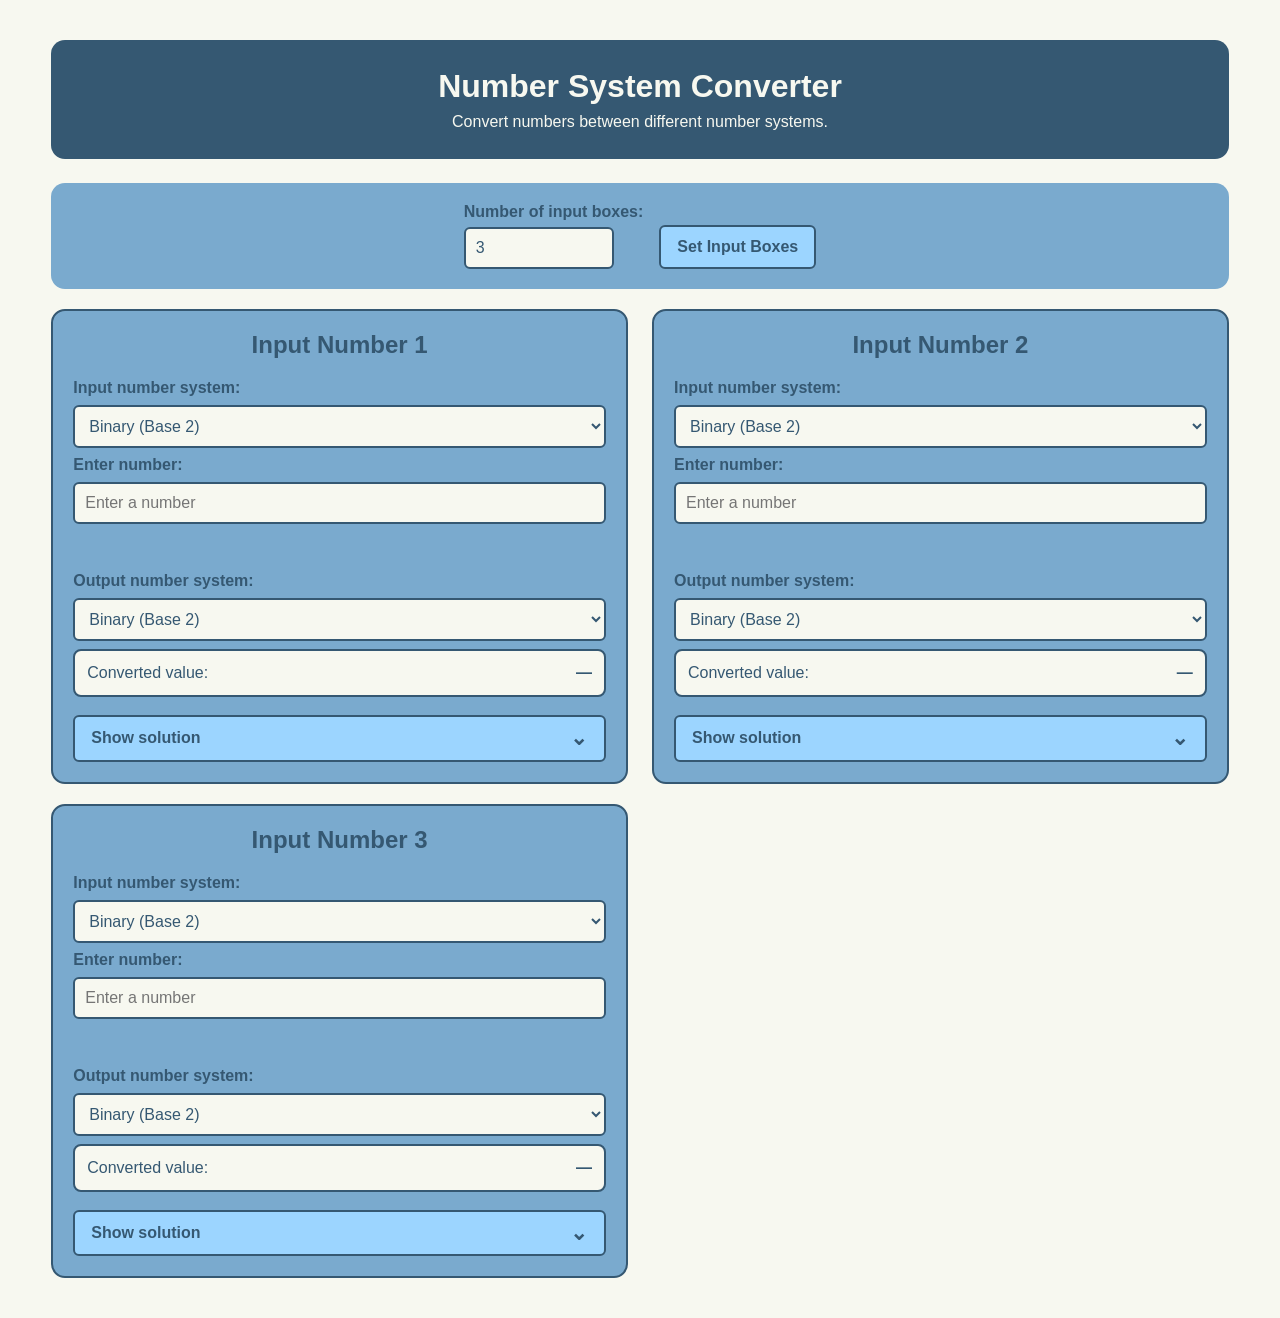
==== index.html @ 116842df "First phase of the Activity" ====
<!DOCTYPE html>
<html lang="en">
<head>
    <meta charset="UTF-8">
    <meta name="viewport" content="width=device-width, initial-scale=1.0">

    <title>Number System Converter</title>

    <link rel="stylesheet" href="./style.css">
</head>
<body>

    <main class="app-container">

        <header class="header-container">
            <h1>Number System Converter</h1>
            <p>Convert numbers between different number systems.</p>
        </header>

        <section class="controls-container">

            <div class="control-group">
                <label for="inputCount">
                    Number of input boxes:
                </label>

                <input
                    type="number"
                    id="inputCount"
                    min="3"
                    max="10"
                    value="3"
                >
            </div>

            <button id="setInputsButton" type="button">
                Set Input Boxes
            </button>

        </section>

        <section
            id="inputsContainer"
            class="inputs-container">
        </section>

    </main>

    <script type="module" src="./script.js"></script>
</body>
</html>
---- style.css ----
* {
    box-sizing: border-box;
}

body {
    margin: 0;
    min-height: 100vh;
    background-color: #F7F8F0;
    color: #355872;
    font-family: Arial, sans-serif;
}

.app-container {
    width: min(1200px, 92%);
    margin: 40px auto;
}

.header-container {
    padding: 28px;
    margin-bottom: 24px;
    background-color: #355872;
    color: #F7F8F0;
    border-radius: 14px;
    text-align: center;
}

.header-container h1 {
    margin: 0 0 8px;
}

.header-container p {
    margin: 0;
}

.controls-container {
    display: flex;
    justify-content: center;
    align-items: end;
    gap: 16px;
    padding: 20px;
    margin-bottom: 20px;
    background-color: #7AAACE;
    border-radius: 14px;
}

.control-group {
    display: flex;
    flex-direction: column;
    gap: 6px;
}

label {
    font-weight: bold;
}

input,
select {
    width: 100%;
    padding: 10px;
    border: 2px solid #355872;
    border-radius: 6px;
    background-color: #F7F8F0;
    color: #355872;
    font-size: 1rem;
}

#inputCount {
    width: 150px;
}

button {
    padding: 11px 16px;
    border: 2px solid #355872;
    border-radius: 6px;
    background-color: #9CD5FF;
    color: #355872;
    font-weight: bold;
    font-size: 1rem;
    cursor: pointer;
}

button:hover {
    background-color: #F7F8F0;
}

.validation-summary {
    min-height: 24px;
    text-align: center;
    font-weight: bold;
}

.inputs-container {
    display: grid;
    grid-template-columns: repeat(2, minmax(0, 1fr));
    column-gap: 24px;
    row-gap: 20px;
    width: 100%;
    margin: 0 auto;
}

.input-container {
    width: 100%;
    padding: 20px;
    background-color: #7AAACE;
    border: 2px solid #355872;
    border-radius: 14px;
}

.input-container h2 {
    margin-top: 0;
    text-align: center;
    color: #355872;
}

.input-section,
.output-section {
    display: flex;
    flex-direction: column;
    gap: 8px;
    margin-top: 16px;
}

.validation-message {
    min-height: 20px;
    margin: 4px 0 0;
    font-weight: bold;
}

.validation-message.valid {
    color: #355872;
}

.validation-message.invalid {
    color: #355872;
}

.output-container {
    display: flex;
    justify-content: space-between;
    align-items: center;
    gap: 12px;
    min-height: 48px;
    padding: 12px;
    background-color: #F7F8F0;
    border: 2px solid #355872;
    border-radius: 8px;
}

.output-value {
    overflow-wrap: anywhere;
    color: #355872;
}

.solution-toggle {
    display: flex;
    justify-content: space-between;
    align-items: center;
    width: 100%;
    margin-top: 18px;
}

.solution-chevron {
    font-size: 1.3rem;
    line-height: 1;
}

.solution-container {
    min-height: 70px;
    margin-top: 12px;
    padding: 14px;
    background-color: #F7F8F0;
    border: 2px solid #355872;
    border-radius: 8px;
    color: #355872;
    white-space: pre-line;
    line-height: 1.6;
}

@media (max-width: 900px) {
    .inputs-container {
        grid-template-columns: repeat(2, minmax(220px, 1fr));
    }
}

@media (max-width: 600px) {
    .controls-container {
        align-items: stretch;
        flex-direction: column;
    }

    #inputCount {
        width: 100%;
    }

    .inputs-container {
        grid-template-columns: 1fr;
    }
}
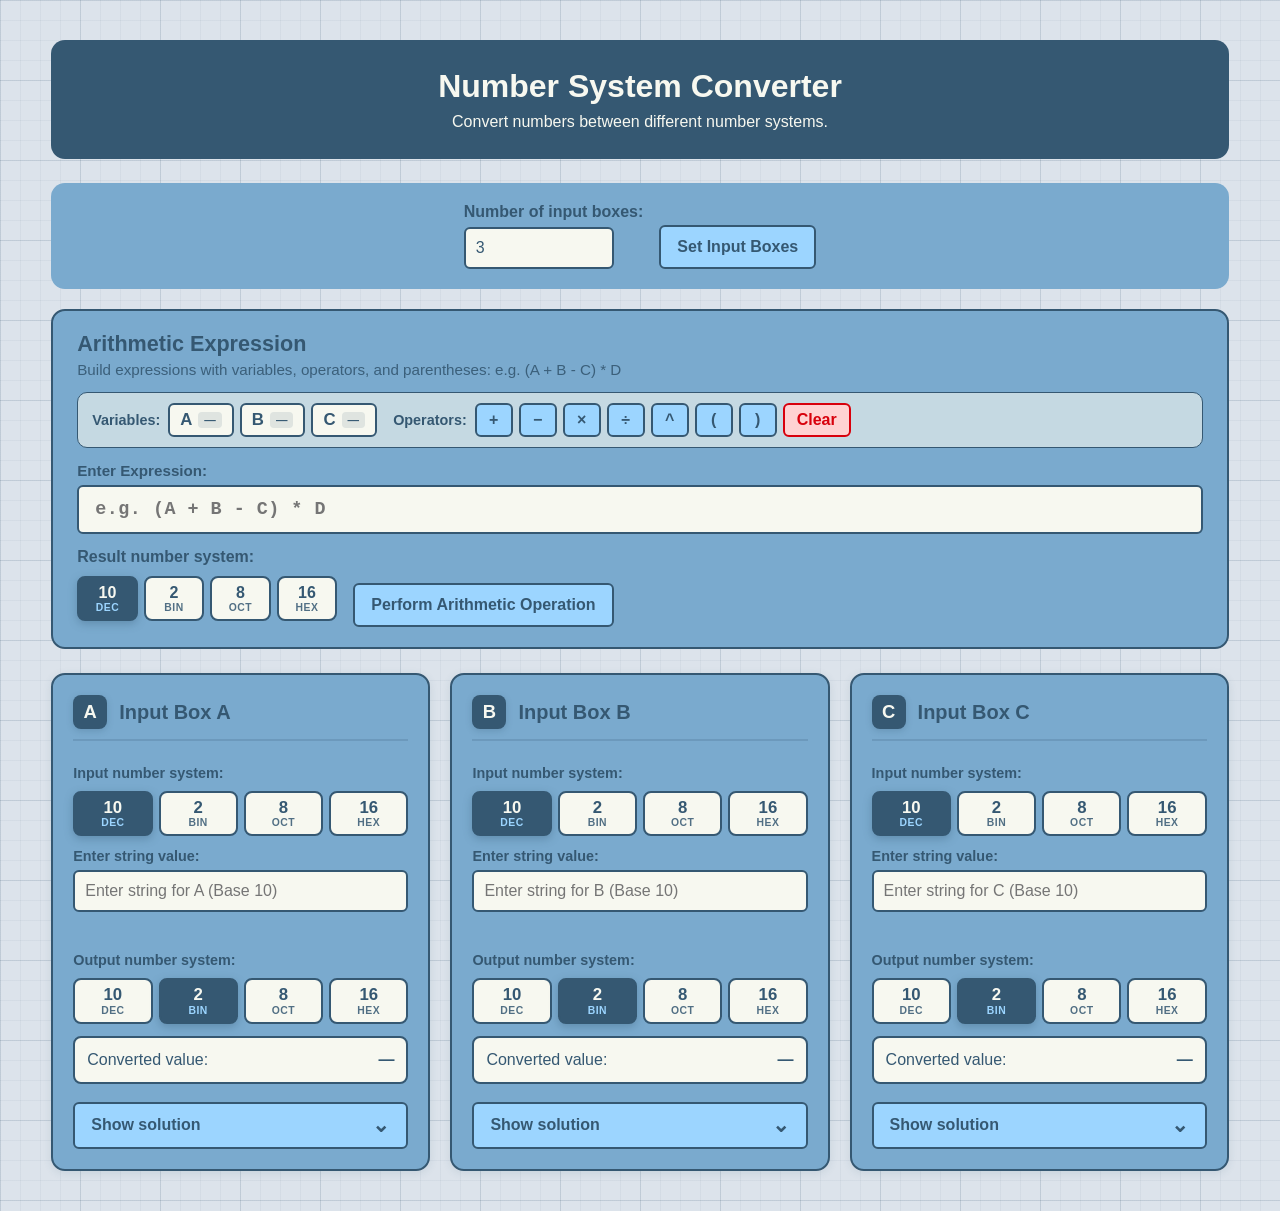
==== commit 5f572fa3: "push new updates" ====
--- a/index.html
+++ b/index.html
@@ -17,7 +17,7 @@
             <p>Convert numbers between different number systems.</p>
         </header>
 
-        <section class="controls-container">
+        <section class="controls-container" id="controlsContainer">
 
             <div class="control-group">
                 <label for="inputCount">
@@ -39,6 +39,75 @@
 
         </section>
 
+        <section class="expression-container" id="expressionContainer">
+
+            <div class="expression-header">
+                <h2>Arithmetic Expression</h2>
+                <p>Build expressions with variables, operators, and parentheses: e.g. (A + B - C) * D</p>
+            </div>
+
+            <div class="expression-toolbar">
+                <div class="toolbar-group">
+                    <span class="toolbar-label">Variables:</span>
+                    <div id="variableButtons" class="btn-group"></div>
+                </div>
+
+                <div class="toolbar-group">
+                    <span class="toolbar-label">Operators:</span>
+                    <div class="btn-group">
+                        <button type="button" class="btn-expr" data-insert="+">+</button>
+                        <button type="button" class="btn-expr" data-insert="-">−</button>
+                        <button type="button" class="btn-expr" data-insert="*">×</button>
+                        <button type="button" class="btn-expr" data-insert="/">÷</button>
+                        <button type="button" class="btn-expr" data-insert="^">^</button>
+                        <button type="button" class="btn-expr" data-insert="(">(</button>
+                        <button type="button" class="btn-expr" data-insert=")">)</button>
+                        <button type="button" class="btn-expr btn-clear" id="clearExpressionButton">Clear</button>
+                    </div>
+                </div>
+            </div>
+
+            <div class="expression-input-row">
+                <label for="expressionInput">Enter Expression:</label>
+                <input
+                    type="text"
+                    id="expressionInput"
+                    placeholder="e.g. (A + B - C) * D"
+                    autocomplete="off"
+                    spellcheck="false"
+                >
+            </div>
+
+            <div class="expression-action-row">
+                <div class="control-group">
+                    <label>Result number system:</label>
+                    <div class="base-btn-group" id="resultBaseButtonGroup" role="group" aria-label="Result number system">
+                        <button type="button" class="btn-base active" data-base="10">10 <span class="base-tag">Dec</span></button>
+                        <button type="button" class="btn-base" data-base="2">2 <span class="base-tag">Bin</span></button>
+                        <button type="button" class="btn-base" data-base="8">8 <span class="base-tag">Oct</span></button>
+                        <button type="button" class="btn-base" data-base="16">16 <span class="base-tag">Hex</span></button>
+                    </div>
+                    <select id="resultSystemSelect" hidden>
+                        <option value="10" selected>Decimal (Base 10)</option>
+                        <option value="2">Binary (Base 2)</option>
+                        <option value="8">Octal (Base 8)</option>
+                        <option value="16">Hexadecimal (Base 16)</option>
+                    </select>
+                </div>
+
+                <button id="performArithmeticButton" type="button">
+                    Perform Arithmetic Operation
+                </button>
+            </div>
+
+        </section>
+
+        <section
+            id="arithmeticResultContainer"
+            class="arithmetic-result-container"
+            hidden>
+        </section>
+
         <section
             id="inputsContainer"
             class="inputs-container">
--- a/style.css
+++ b/style.css
@@ -1,3 +1,7 @@
+html {
+    scroll-behavior: smooth;
+}
+
 * {
     box-sizing: border-box;
 }
@@ -5,7 +9,13 @@
 body {
     margin: 0;
     min-height: 100vh;
-    background-color: #F7F8F0;
+    background-color: #DCE3EB;
+    background-image:
+        linear-gradient(to right, rgba(53, 88, 114, 0.12) 1px, transparent 1px),
+        linear-gradient(to bottom, rgba(53, 88, 114, 0.12) 1px, transparent 1px),
+        linear-gradient(to right, rgba(53, 88, 114, 0.05) 1px, transparent 1px),
+        linear-gradient(to bottom, rgba(53, 88, 114, 0.05) 1px, transparent 1px);
+    background-size: 80px 80px, 80px 80px, 20px 20px, 20px 20px;
     color: #355872;
     font-family: Arial, sans-serif;
 }
@@ -35,7 +45,7 @@
 .controls-container {
     display: flex;
     justify-content: center;
-    align-items: end;
+    align-items: flex-end;
     gap: 16px;
     padding: 20px;
     margin-bottom: 20px;
@@ -64,6 +74,31 @@
     font-size: 1rem;
 }
 
+.select-wrapper {
+    position: relative;
+    display: inline-flex;
+    align-items: center;
+    width: 100%;
+}
+
+.select-wrapper select {
+    appearance: none;
+    -webkit-appearance: none;
+    -moz-appearance: none;
+    padding-right: 36px;
+    cursor: pointer;
+}
+
+.select-wrapper .select-chevron {
+    position: absolute;
+    right: 12px;
+    pointer-events: none;
+    color: #355872;
+    font-size: 1.2rem;
+    line-height: 1;
+    font-weight: bold;
+}
+
 #inputCount {
     width: 150px;
 }
@@ -89,35 +124,436 @@
     font-weight: bold;
 }
 
+/* Expression Container (Sticky Header) */
+.expression-container {
+    position: sticky;
+    top: 0;
+    z-index: 100;
+    padding: 20px 24px;
+    margin-bottom: 24px;
+    background-color: #7AAACE;
+    border: 2px solid #355872;
+    border-radius: 14px;
+    transition: box-shadow 0.2s ease, border-radius 0.2s ease;
+}
+
+.expression-container.is-sticky {
+    box-shadow: 0 6px 20px rgba(53, 88, 114, 0.35);
+    border-top-left-radius: 0;
+    border-top-right-radius: 0;
+}
+
+.expression-header {
+    margin-bottom: 14px;
+}
+
+.expression-header h2 {
+    margin: 0 0 4px;
+    font-size: 1.35rem;
+    color: #355872;
+}
+
+.expression-header p {
+    margin: 0;
+    font-size: 0.95rem;
+    color: #355872;
+    opacity: 0.9;
+}
+
+.expression-toolbar {
+    display: flex;
+    flex-wrap: wrap;
+    align-items: center;
+    gap: 16px;
+    margin-bottom: 14px;
+    padding: 10px 14px;
+    background-color: rgba(247, 248, 240, 0.6);
+    border: 1.5px solid #355872;
+    border-radius: 10px;
+}
+
+.toolbar-group {
+    display: flex;
+    align-items: center;
+    flex-wrap: wrap;
+    gap: 8px;
+}
+
+.toolbar-label {
+    font-weight: bold;
+    font-size: 0.9rem;
+    color: #355872;
+}
+
+.btn-group {
+    display: flex;
+    flex-wrap: wrap;
+    gap: 6px;
+}
+
+.btn-expr {
+    padding: 6px 12px;
+    min-width: 38px;
+    font-size: 1rem;
+    font-weight: bold;
+    background-color: #9CD5FF;
+    color: #355872;
+    border: 2px solid #355872;
+    border-radius: 6px;
+    cursor: pointer;
+    transition: background-color 0.15s ease, transform 0.1s ease;
+}
+
+.btn-expr:hover {
+    background-color: #F7F8F0;
+    transform: translateY(-1px);
+}
+
+.btn-expr:active {
+    transform: translateY(0);
+}
+
+.btn-expr.btn-var {
+    display: inline-flex;
+    align-items: center;
+    gap: 6px;
+    background-color: #F7F8F0;
+    color: #355872;
+    padding: 5px 10px;
+}
+
+.btn-expr.btn-var .var-letter {
+    font-weight: 800;
+    font-size: 1.05rem;
+}
+
+.btn-expr.btn-var .var-preview {
+    font-size: 0.72rem;
+    font-weight: 700;
+    padding: 2px 6px;
+    background-color: rgba(53, 88, 114, 0.12);
+    border-radius: 4px;
+    max-width: 65px;
+    overflow: hidden;
+    text-overflow: ellipsis;
+    white-space: nowrap;
+}
+
+.btn-expr.btn-var:hover {
+    background-color: #9CD5FF;
+}
+
+.btn-expr.btn-var:hover .var-preview {
+    background-color: rgba(53, 88, 114, 0.22);
+}
+
+.btn-expr.btn-clear {
+    background-color: #FFD2D2;
+    color: #D8000C;
+    border-color: #D8000C;
+}
+
+.btn-expr.btn-clear:hover {
+    background-color: #FFF0F0;
+}
+
+.expression-input-row {
+    display: flex;
+    flex-direction: column;
+    gap: 6px;
+    margin-bottom: 14px;
+}
+
+.expression-input-row label {
+    font-weight: bold;
+    font-size: 0.95rem;
+}
+
+#expressionInput {
+    width: 100%;
+    padding: 12px 16px;
+    font-size: 1.15rem;
+    font-weight: bold;
+    font-family: monospace, Arial, sans-serif;
+    letter-spacing: 0.5px;
+}
+
+.expression-action-row {
+    display: flex;
+    align-items: flex-end;
+    flex-wrap: wrap;
+    gap: 16px;
+}
+
+.expression-action-row .control-group {
+    min-width: 260px;
+}
+
+/* Base button groups for input, output, and result */
+.base-btn-group {
+    display: grid;
+    grid-template-columns: repeat(4, 1fr);
+    gap: 6px;
+    margin-top: 4px;
+    margin-bottom: 6px;
+}
+
+.btn-base {
+    display: inline-flex;
+    flex-direction: column;
+    align-items: center;
+    justify-content: center;
+    padding: 6px 4px;
+    background-color: #F7F8F0;
+    border: 2px solid #355872;
+    border-radius: 8px;
+    color: #355872;
+    cursor: pointer;
+    font-weight: bold;
+    transition: all 0.15s ease;
+    user-select: none;
+    min-height: 42px;
+}
+
+.btn-base .base-num {
+    font-size: 1.05rem;
+    font-weight: 800;
+    line-height: 1.1;
+}
+
+.btn-base .base-tag {
+    font-size: 0.65rem;
+    text-transform: uppercase;
+    letter-spacing: 0.5px;
+    opacity: 0.85;
+}
+
+.btn-base:hover {
+    background-color: #9CD5FF;
+    transform: translateY(-1px);
+}
+
+.btn-base:active {
+    transform: translateY(0);
+}
+
+.btn-base.active {
+    background-color: #355872;
+    color: #F7F8F0;
+    border-color: #355872;
+    box-shadow: 0 3px 8px rgba(53, 88, 114, 0.35);
+}
+
+.btn-base.active .base-tag {
+    color: #9CD5FF;
+    opacity: 1;
+}
+
+/* Result Container */
+.arithmetic-result-container {
+    padding: 24px;
+    margin-bottom: 24px;
+    background-color: #355872;
+    color: #F7F8F0;
+    border-radius: 14px;
+    border: 2px solid #355872;
+    box-shadow: 0 4px 14px rgba(53, 88, 114, 0.2);
+    scroll-margin-top: 260px;
+    transition: transform 0.25s ease, box-shadow 0.25s ease;
+}
+
+@keyframes resultPulse {
+    0% {
+        box-shadow: 0 0 0 0 rgba(156, 213, 255, 0.8);
+        transform: scale(0.995);
+    }
+    50% {
+        box-shadow: 0 0 0 12px rgba(156, 213, 255, 0);
+        transform: scale(1.005);
+    }
+    100% {
+        box-shadow: 0 4px 14px rgba(53, 88, 114, 0.2);
+        transform: scale(1);
+    }
+}
+
+.arithmetic-result-container.highlight-pulse {
+    animation: resultPulse 0.6s ease-out;
+}
+
+.arithmetic-result-header {
+    display: flex;
+    justify-content: space-between;
+    align-items: center;
+    flex-wrap: wrap;
+    gap: 12px;
+    margin-bottom: 16px;
+}
+
+.arithmetic-result-header h2 {
+    margin: 0;
+    font-size: 1.5rem;
+    color: #F7F8F0;
+}
+
+.arithmetic-base-badge {
+    padding: 6px 14px;
+    background-color: #7AAACE;
+    color: #F7F8F0;
+    border-radius: 20px;
+    font-size: 0.9rem;
+    font-weight: bold;
+}
+
+.arithmetic-expression {
+    font-size: 1.1rem;
+    margin-bottom: 14px;
+    padding: 10px 14px;
+    background-color: rgba(247, 248, 240, 0.12);
+    border-radius: 8px;
+    word-break: break-word;
+    line-height: 1.5;
+}
+
+.variable-chips-container {
+    display: flex;
+    flex-wrap: wrap;
+    gap: 8px;
+    margin-bottom: 14px;
+}
+
+.variable-summary-chip {
+    display: inline-flex;
+    align-items: center;
+    gap: 8px;
+    padding: 6px 12px;
+    background-color: rgba(247, 248, 240, 0.15);
+    border: 1px solid rgba(247, 248, 240, 0.25);
+    border-radius: 8px;
+    font-size: 0.88rem;
+    color: #F7F8F0;
+}
+
+.variable-summary-chip .chip-letter {
+    display: inline-flex;
+    align-items: center;
+    justify-content: center;
+    width: 22px;
+    height: 22px;
+    background-color: #9CD5FF;
+    color: #355872;
+    border-radius: 4px;
+    font-weight: 800;
+    font-size: 0.85rem;
+}
+
+.variable-summary-chip code {
+    background-color: rgba(0, 0, 0, 0.25);
+    padding: 1px 5px;
+    border-radius: 4px;
+    font-family: monospace;
+    font-size: 0.9rem;
+}
+
+.arithmetic-result-value-box {
+    display: flex;
+    flex-direction: column;
+    gap: 6px;
+    padding: 16px;
+    background-color: #F7F8F0;
+    border: 2px solid #355872;
+    border-radius: 10px;
+    color: #355872;
+    margin-bottom: 16px;
+}
+
+.arithmetic-result-label {
+    font-size: 0.95rem;
+    font-weight: bold;
+    color: #355872;
+}
+
+.arithmetic-result-value {
+    font-size: 1.8rem;
+    font-weight: bold;
+    color: #355872;
+    overflow-wrap: anywhere;
+}
+
+.arithmetic-error-message {
+    padding: 14px;
+    background-color: #FFD2D2;
+    border: 2px solid #D8000C;
+    color: #D8000C;
+    border-radius: 8px;
+    font-weight: bold;
+    margin-bottom: 12px;
+    line-height: 1.5;
+}
+
+/* Inputs Container */
 .inputs-container {
     display: grid;
-    grid-template-columns: repeat(2, minmax(0, 1fr));
-    column-gap: 24px;
+    grid-template-columns: repeat(3, minmax(0, 1fr));
+    column-gap: 20px;
     row-gap: 20px;
     width: 100%;
     margin: 0 auto;
 }
 
 .input-container {
+    display: flex;
+    flex-direction: column;
     width: 100%;
     padding: 20px;
     background-color: #7AAACE;
     border: 2px solid #355872;
     border-radius: 14px;
-}
-
-.input-container h2 {
-    margin-top: 0;
-    text-align: center;
-    color: #355872;
+    box-shadow: 0 2px 8px rgba(53, 88, 114, 0.12);
+}
+
+.box-header {
+    display: flex;
+    align-items: center;
+    gap: 12px;
+    margin-bottom: 14px;
+    padding-bottom: 10px;
+    border-bottom: 2px solid rgba(53, 88, 114, 0.2);
+}
+
+.box-header h2 {
+    margin: 0;
+    font-size: 1.25rem;
+    color: #355872;
+}
+
+.box-badge {
+    display: inline-flex;
+    align-items: center;
+    justify-content: center;
+    width: 34px;
+    height: 34px;
+    background-color: #355872;
+    color: #F7F8F0;
+    font-weight: 800;
+    font-size: 1.15rem;
+    border-radius: 8px;
+    box-shadow: 0 2px 6px rgba(53, 88, 114, 0.25);
+    flex-shrink: 0;
 }
 
 .input-section,
 .output-section {
     display: flex;
     flex-direction: column;
-    gap: 8px;
-    margin-top: 16px;
+    gap: 6px;
+    margin-top: 10px;
+}
+
+.input-section label,
+.output-section label {
+    font-size: 0.9rem;
+    color: #355872;
 }
 
 .validation-message {
@@ -178,7 +614,7 @@
 
 @media (max-width: 900px) {
     .inputs-container {
-        grid-template-columns: repeat(2, minmax(220px, 1fr));
+        grid-template-columns: repeat(2, minmax(0, 1fr));
     }
 }
 
@@ -192,6 +628,11 @@
         width: 100%;
     }
 
+    .expression-action-row {
+        flex-direction: column;
+        align-items: stretch;
+    }
+
     .inputs-container {
         grid-template-columns: 1fr;
     }
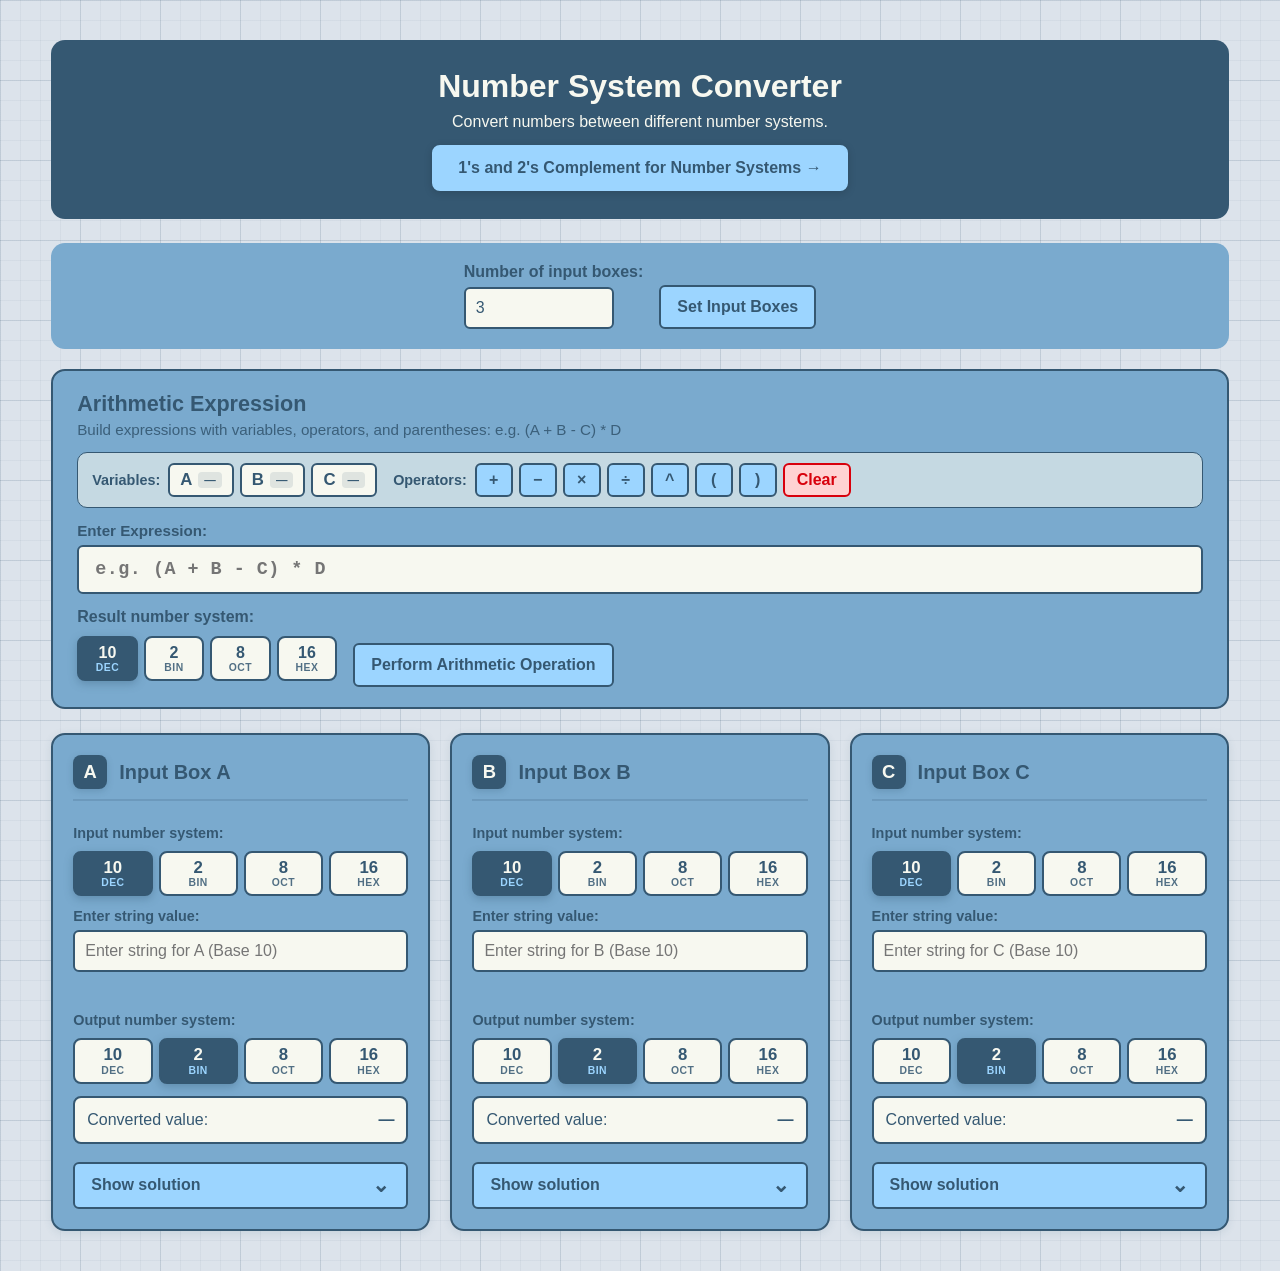
==== commit aa90585e: "ones and twos" ====
--- a/index.html
+++ b/index.html
@@ -15,6 +15,9 @@
         <header class="header-container">
             <h1>Number System Converter</h1>
             <p>Convert numbers between different number systems.</p>
+            <a href="./complement/index.html" class="header-nav-link">
+                1's and 2's Complement for Number Systems →
+            </a>
         </header>
 
         <section class="controls-container" id="controlsContainer">
--- a/style.css
+++ b/style.css
@@ -39,7 +39,29 @@
 }
 
 .header-container p {
-    margin: 0;
+    margin: 0 0 14px;
+}
+
+.header-nav-link {
+    display: inline-flex;
+    align-items: center;
+    gap: 6px;
+    padding: 12px 24px;
+    background-color: #9CD5FF;
+    color: #355872;
+    font-weight: bold;
+    font-size: 1rem;
+    border: 2px solid #9CD5FF;
+    border-radius: 8px;
+    text-decoration: none;
+    transition: background-color 0.2s ease, transform 0.15s ease, box-shadow 0.2s ease;
+    box-shadow: 0 2px 8px rgba(0, 0, 0, 0.15);
+}
+
+.header-nav-link:hover {
+    background-color: #F7F8F0;
+    transform: translateY(-2px);
+    box-shadow: 0 4px 12px rgba(0, 0, 0, 0.2);
 }
 
 .controls-container {
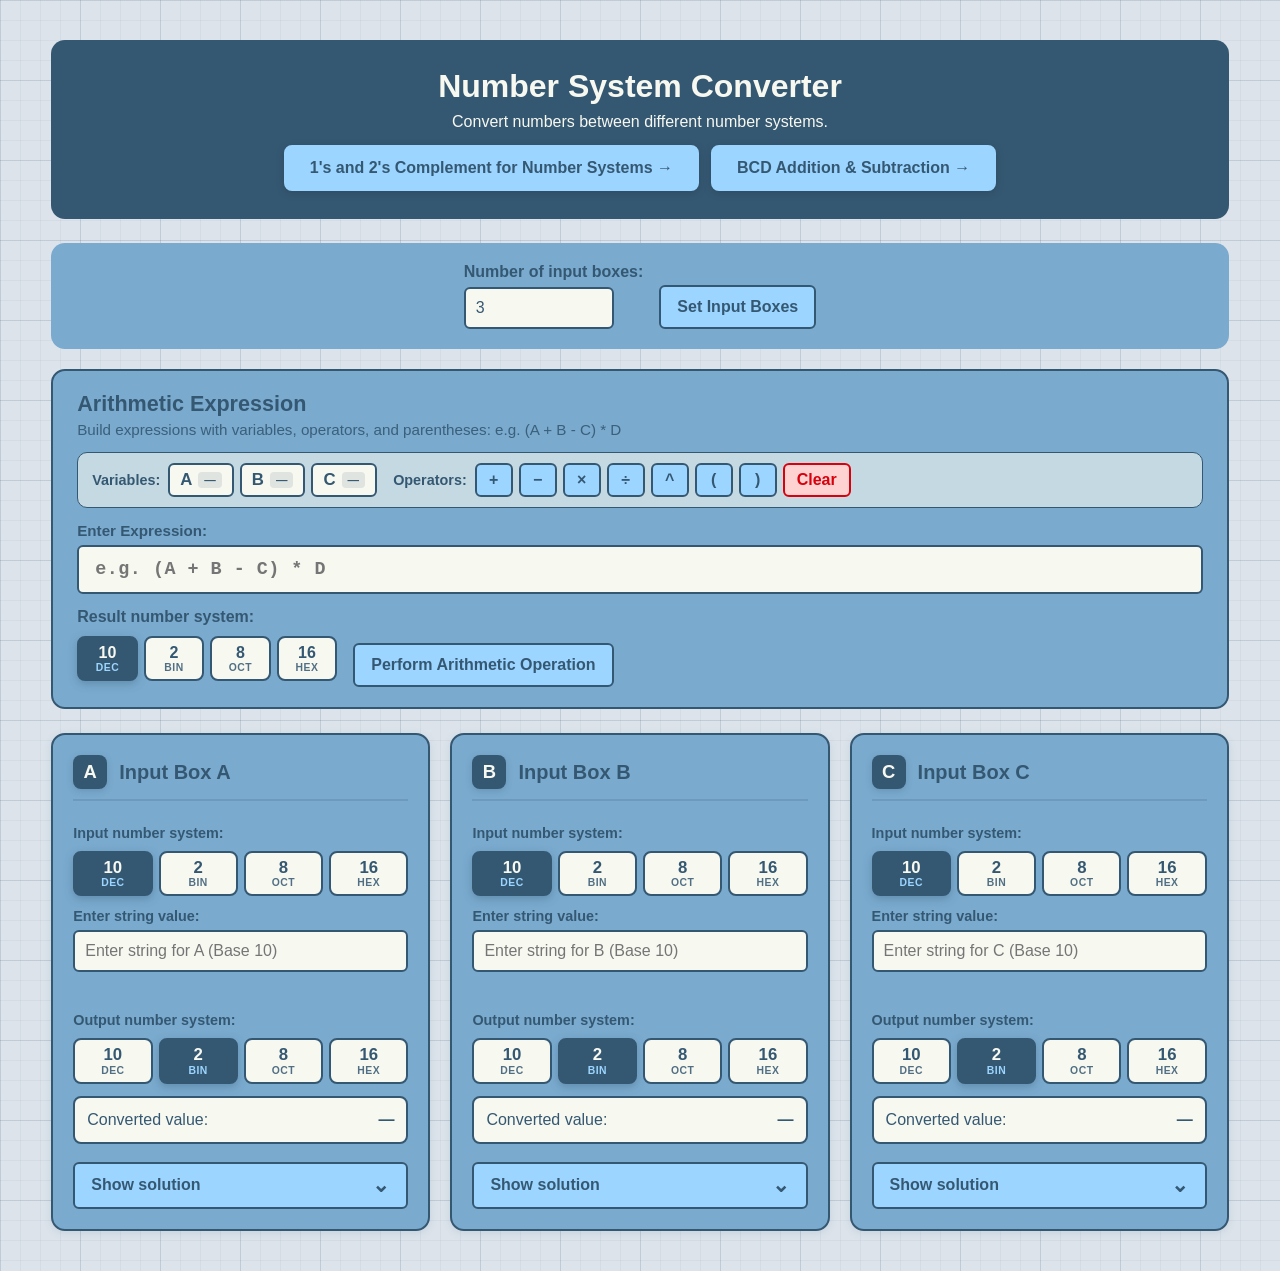
==== commit 2a051ed3: "Updated code for BCD Arithmetic" ====
--- a/index.html
+++ b/index.html
@@ -15,9 +15,14 @@
         <header class="header-container">
             <h1>Number System Converter</h1>
             <p>Convert numbers between different number systems.</p>
-            <a href="./complement/index.html" class="header-nav-link">
-                1's and 2's Complement for Number Systems →
-            </a>
+            <div class="header-nav-links">
+                <a href="./complement/index.html" class="header-nav-link">
+                    1's and 2's Complement for Number Systems →
+                </a>
+                <a href="./bcd-arithmetic/index.html" class="header-nav-link">
+                    BCD Addition & Subtraction →
+                </a>
+            </div>
         </header>
 
         <section class="controls-container" id="controlsContainer">
--- a/style.css
+++ b/style.css
@@ -64,6 +64,13 @@
     box-shadow: 0 4px 12px rgba(0, 0, 0, 0.2);
 }
 
+.header-nav-links {
+    display: flex;
+    justify-content: center;
+    gap: 12px;
+    flex-wrap: wrap;
+}
+
 .controls-container {
     display: flex;
     justify-content: center;
